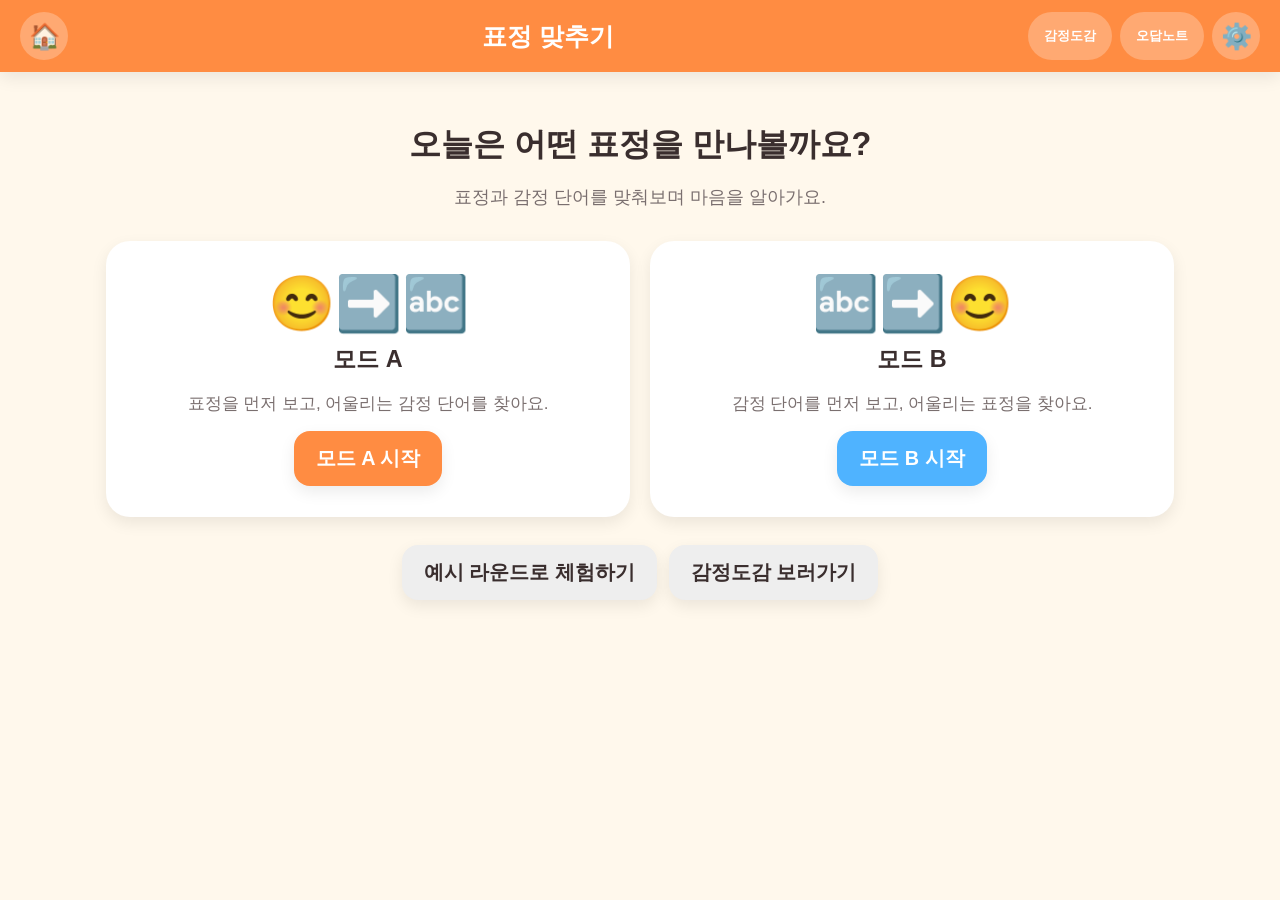
==== index.html @ 77c3fd58 "Add initial MVP: grid-based emotion matching game - 31개 감정 데이터, 라운드당 무작위 8장 구성 - 모드 A/B: 카드 선택 → 선택지" ====
<!DOCTYPE html>
<html lang="ko">
<head>
<meta charset="UTF-8">
<meta name="viewport" content="width=device-width, initial-scale=1.0">
<title>표정 맞추기 게임</title>
<link rel="stylesheet" href="styles.css">
</head>
<body>

  <header class="app-header">
    <button class="icon-btn" id="btn-home" title="홈으로" aria-label="홈으로">🏠</button>
    <h1 class="app-title">표정 맞추기</h1>
    <nav class="header-nav">
      <button class="nav-link" id="btn-dictionary">감정도감</button>
      <button class="nav-link" id="btn-wrongnote">오답노트</button>
      <button class="icon-btn" id="btn-settings" title="설정" aria-label="설정">⚙️</button>
    </nav>
  </header>

  <main id="app"></main>

  <!-- 설정 모달 -->
  <div class="modal-overlay" id="settings-modal" hidden>
    <div class="modal-box">
      <h2>설정</h2>
      <p class="modal-desc">다른 친구 차례! 기록 지우기</p>
      <button class="btn btn-warning" id="btn-open-reset-confirm">기록 초기화하기</button>
      <div class="confirm-row" id="reset-confirm-row" hidden>
        <p>정말 모든 기록을 지울까요?<br><small>(오답노트와 진행 기록이 모두 사라져요)</small></p>
        <div class="confirm-buttons">
          <button class="btn btn-big btn-yes" id="btn-reset-yes">네</button>
          <button class="btn btn-big btn-no" id="btn-reset-no">아니요</button>
        </div>
      </div>
      <button class="btn btn-plain" id="btn-close-settings">닫기</button>
    </div>
  </div>

  <!-- 상황보기 오버레이 -->
  <div class="modal-overlay" id="situation-modal" hidden>
    <div class="modal-box modal-wide" id="situation-content"></div>
  </div>

  <div id="confetti-layer" aria-hidden="true"></div>

  <script src="script.js"></script>
</body>
</html>
---- styles.css ----
/* ===== 표정 맞추기 게임 — 기본 스타일 (초안) ===== */

:root {
  --color-bg: #fff8ec;
  --color-primary: #ff8c42;
  --color-primary-dark: #e56a1f;
  --color-secondary: #4fb3ff;
  --color-success: #3ecf6b;
  --color-success-dark: #2aa652;
  --color-warning: #ff6b6b;
  --color-warning-dark: #e34d4d;
  --color-card-bg: #ffffff;
  --color-text: #3a2e2e;
  --color-text-soft: #7a6f6f;
  --radius-lg: 24px;
  --radius-md: 16px;
  --shadow-soft: 0 6px 16px rgba(0,0,0,0.08);
  font-size: 18px;
}

* { box-sizing: border-box; }

body {
  margin: 0;
  font-family: "Pretendard", "Apple SD Gothic Neo", "Malgun Gothic", sans-serif;
  background: var(--color-bg);
  color: var(--color-text);
  min-height: 100vh;
}

button {
  font-family: inherit;
  cursor: pointer;
}

/* ---------- 헤더 ---------- */
.app-header {
  display: flex;
  align-items: center;
  justify-content: space-between;
  gap: 12px;
  padding: 12px 20px;
  background: var(--color-primary);
  color: white;
  box-shadow: var(--shadow-soft);
  position: sticky;
  top: 0;
  z-index: 10;
}

.app-title {
  margin: 0;
  font-size: 1.4rem;
  font-weight: 800;
  flex: 1;
  text-align: center;
}

.header-nav {
  display: flex;
  align-items: center;
  gap: 8px;
}

.nav-link {
  background: rgba(255,255,255,0.25);
  border: none;
  color: white;
  font-weight: 700;
  padding: 10px 16px;
  border-radius: 999px;
  min-height: 48px;
}

.nav-link:hover, .icon-btn:hover { background: rgba(255,255,255,0.4); }

.icon-btn {
  background: rgba(255,255,255,0.25);
  border: none;
  font-size: 1.4rem;
  width: 48px;
  height: 48px;
  border-radius: 999px;
  color: white;
}

/* ---------- 공통 버튼 ---------- */
.btn {
  border: none;
  border-radius: var(--radius-md);
  padding: 14px 22px;
  font-size: 1.1rem;
  font-weight: 800;
  min-height: 48px;
  box-shadow: var(--shadow-soft);
  transition: transform .12s ease;
}
.btn:active { transform: scale(0.96); }

.btn-primary { background: var(--color-primary); color: white; }
.btn-secondary { background: var(--color-secondary); color: white; }
.btn-success { background: var(--color-success); color: white; }
.btn-warning { background: var(--color-warning); color: white; }
.btn-plain { background: #eee; color: var(--color-text); }
.btn-big { min-width: 120px; font-size: 1.3rem; padding: 18px 28px; }
.btn-yes { background: var(--color-success); color: white; }
.btn-no { background: #ddd; color: var(--color-text); }

/* ---------- 메인 영역 ---------- */
main#app {
  max-width: 1100px;
  margin: 0 auto;
  padding: 24px 16px 80px;
}

/* ---------- 홈 화면 ---------- */
.home-hero {
  text-align: center;
  margin-bottom: 32px;
}
.home-hero h2 {
  font-size: 1.8rem;
  margin-bottom: 8px;
}
.home-hero p { color: var(--color-text-soft); }

.mode-grid {
  display: grid;
  grid-template-columns: repeat(auto-fit, minmax(260px, 1fr));
  gap: 20px;
  margin-bottom: 28px;
}

.mode-card {
  background: var(--color-card-bg);
  border-radius: var(--radius-lg);
  padding: 28px 20px;
  text-align: center;
  box-shadow: var(--shadow-soft);
  border: 3px solid transparent;
}
.mode-card:hover { border-color: var(--color-primary); }
.mode-card .mode-emoji { font-size: 3rem; display: block; margin-bottom: 8px; }
.mode-card h3 { margin: 4px 0; font-size: 1.3rem; }
.mode-card p { color: var(--color-text-soft); font-size: 0.95rem; margin-bottom: 16px; }

.home-links {
  display: flex;
  justify-content: center;
  gap: 12px;
  flex-wrap: wrap;
}

/* ---------- 게임 화면 ---------- */
.game-toolbar {
  display: flex;
  justify-content: space-between;
  align-items: center;
  margin-bottom: 16px;
  flex-wrap: wrap;
  gap: 8px;
}
.game-progress {
  font-weight: 800;
  color: var(--color-primary-dark);
  font-size: 1.1rem;
}

.game-instruction {
  text-align: center;
  color: var(--color-text-soft);
  font-weight: 700;
  margin: 0 0 14px;
}

.card-grid {
  display: grid;
  grid-template-columns: repeat(auto-fill, minmax(150px, 1fr));
  gap: 16px;
  margin-bottom: 28px;
}

.match-card {
  background: var(--color-card-bg);
  border-radius: var(--radius-lg);
  box-shadow: var(--shadow-soft);
  padding: 14px 10px 18px;
  text-align: center;
  position: relative;
  transition: transform .15s ease, box-shadow .15s ease;
  border: 3px solid transparent;
}

.match-card.is-matched {
  border-color: var(--color-success);
  background: #f1fffa;
}

.match-card.is-selectable { cursor: pointer; }
.match-card.is-selectable:hover { transform: translateY(-2px); box-shadow: 0 10px 20px rgba(0,0,0,0.12); }

.match-card.is-selected {
  border-color: var(--color-secondary);
  background: #eef8ff;
  transform: translateY(-4px);
}

.shake {
  animation: shake .4s ease;
}
@keyframes shake {
  0%, 100% { transform: translateX(0); }
  20% { transform: translateX(-8px); }
  40% { transform: translateX(8px); }
  60% { transform: translateX(-6px); }
  80% { transform: translateX(6px); }
}

.card-visual {
  display: flex;
  justify-content: center;
  align-items: center;
  gap: 6px;
  height: 90px;
  margin-bottom: 8px;
}

.card-emoji { font-size: 3rem; line-height: 1; }

.card-photo {
  width: 68px;
  height: 68px;
  border-radius: 14px;
  object-fit: cover;
  box-shadow: 0 2px 6px rgba(0,0,0,0.15);
}

.card-photo-missing {
  width: 68px;
  height: 68px;
  border-radius: 14px;
  background: #f0e6da;
  display: flex;
  align-items: center;
  justify-content: center;
  font-size: 0.7rem;
  color: var(--color-text-soft);
  text-align: center;
  padding: 4px;
}

.card-label {
  font-weight: 800;
  font-size: 1.1rem;
  min-height: 1.4em;
}
.card-label.placeholder { color: #cfc4c4; }

.card-situation-btn {
  margin-top: 8px;
  background: var(--color-secondary);
  color: white;
  border: none;
  border-radius: 999px;
  padding: 6px 14px;
  font-weight: 700;
  font-size: 0.85rem;
  min-height: 36px;
}

.choice-row {
  display: flex;
  flex-wrap: wrap;
  gap: 12px;
  justify-content: center;
  padding: 16px;
  background: #ffffffaa;
  border-radius: var(--radius-lg);
}

.choice-btn {
  background: white;
  border: 3px solid var(--color-primary);
  color: var(--color-primary-dark);
  border-radius: var(--radius-md);
  padding: 12px 18px;
  font-weight: 800;
  font-size: 1.05rem;
  min-height: 48px;
  min-width: 48px;
  display: flex;
  align-items: center;
  gap: 8px;
}
.choice-btn:hover { background: #fff1e4; }
.choice-btn.used { visibility: hidden; }
.choice-btn .choice-photo { width: 34px; height: 34px; border-radius: 8px; object-fit: cover; }

.round-complete-banner {
  text-align: center;
  margin-top: 20px;
  padding: 24px;
  background: linear-gradient(135deg, #ffe066, #ff8c42);
  border-radius: var(--radius-lg);
  color: white;
  font-size: 1.4rem;
  font-weight: 900;
  box-shadow: var(--shadow-soft);
}

/* ---------- 감정도감 ---------- */
.dictionary-grid {
  display: grid;
  grid-template-columns: repeat(auto-fill, minmax(140px, 1fr));
  gap: 14px;
}
.dict-card {
  background: var(--color-card-bg);
  border-radius: var(--radius-md);
  padding: 14px 8px;
  text-align: center;
  box-shadow: var(--shadow-soft);
}
.dict-card .card-emoji { font-size: 2.4rem; }
.dict-card h4 { margin: 6px 0 4px; font-size: 1rem; }
.dict-card p { font-size: 0.8rem; color: var(--color-text-soft); margin: 2px 0; }

/* ---------- 오답노트 ---------- */
.wrongnote-empty {
  text-align: center;
  padding: 60px 20px;
  color: var(--color-text-soft);
  font-size: 1.2rem;
}
.wrongnote-list {
  display: grid;
  grid-template-columns: repeat(auto-fill, minmax(160px, 1fr));
  gap: 16px;
}
.wrongnote-list .dict-card { border: 3px solid var(--color-secondary); }

/* ---------- 모달 ---------- */
.modal-overlay {
  position: fixed;
  inset: 0;
  background: rgba(0,0,0,0.45);
  display: flex;
  align-items: center;
  justify-content: center;
  z-index: 100;
  padding: 16px;
}
.modal-overlay[hidden] { display: none; }

.modal-box {
  background: white;
  border-radius: var(--radius-lg);
  padding: 28px;
  max-width: 420px;
  width: 100%;
  text-align: center;
  box-shadow: 0 12px 30px rgba(0,0,0,0.25);
}
.modal-wide { max-width: 640px; }
.modal-desc { color: var(--color-text-soft); margin-bottom: 16px; }

.confirm-row { margin-top: 16px; }
.confirm-buttons {
  display: flex;
  gap: 16px;
  justify-content: center;
  margin-top: 12px;
}

/* ---------- 상황보기 카드 ---------- */
.situation-scene {
  display: flex;
  flex-wrap: wrap;
  gap: 20px;
  justify-content: center;
  margin: 16px 0;
}
.situation-person {
  background: #fff6ea;
  border-radius: var(--radius-md);
  padding: 16px;
  width: 220px;
  text-align: center;
}
.situation-person .card-emoji { font-size: 3.5rem; }
.situation-person h4 { margin: 8px 0 4px; }
.situation-person p { font-size: 0.9rem; color: var(--color-text-soft); }
.situation-desc { font-weight: 700; margin-bottom: 8px; }

.closing-card {
  text-align: center;
  margin-top: 12px;
}
.closing-card .situation-scene { margin-bottom: 20px; }

/* ---------- 색종이(컨페티) ---------- */
#confetti-layer {
  position: fixed;
  inset: 0;
  pointer-events: none;
  overflow: hidden;
  z-index: 200;
}
.confetti-piece {
  position: absolute;
  top: -20px;
  width: 10px;
  height: 14px;
  opacity: 0.9;
  animation: confetti-fall linear forwards;
}
@keyframes confetti-fall {
  to { transform: translateY(110vh) rotate(540deg); opacity: 0.3; }
}

/* ---------- 반응형 ---------- */
@media (max-width: 480px) {
  .app-title { font-size: 1.1rem; }
  .nav-link { padding: 8px 10px; font-size: 0.85rem; }
  :root { font-size: 16px; }
}
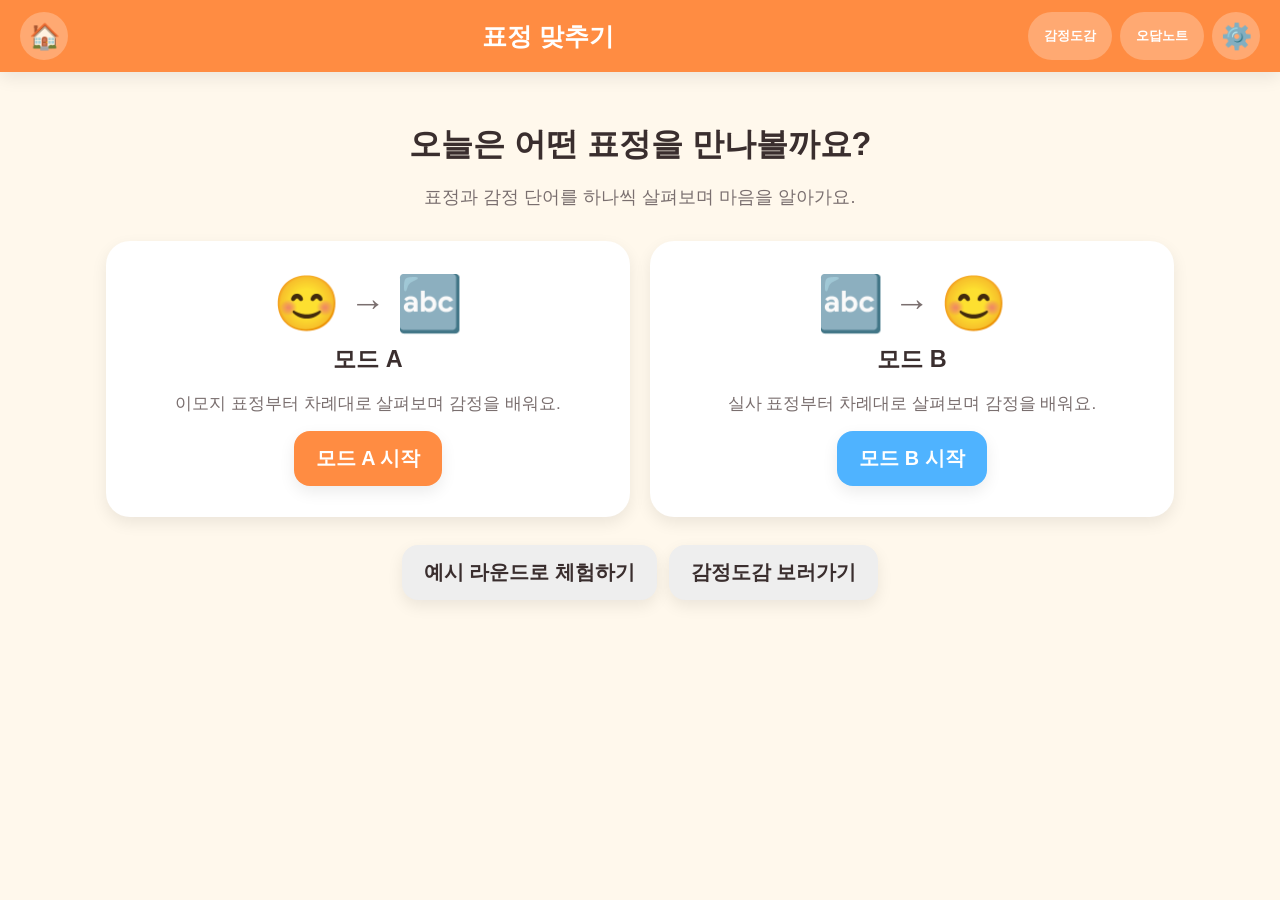
==== commit 78adefc8: "Redesign to card-by-card reveal flow (Mode A/B) 카드 그리드 매칭 방식을 감정 1개씩 넘겨보는 학습형 플로우로 전면 교체.  - 모드 A: 이" ====
--- a/index.html
+++ b/index.html
@@ -37,11 +37,6 @@
     </div>
   </div>
 
-  <!-- 상황보기 오버레이 -->
-  <div class="modal-overlay" id="situation-modal" hidden>
-    <div class="modal-box modal-wide" id="situation-content"></div>
-  </div>
-
   <div id="confetti-layer" aria-hidden="true"></div>
 
   <script src="script.js"></script>
--- a/styles.css
+++ b/styles.css
@@ -140,7 +140,20 @@
   border: 3px solid transparent;
 }
 .mode-card:hover { border-color: var(--color-primary); }
-.mode-card .mode-emoji { font-size: 3rem; display: block; margin-bottom: 8px; }
+.mode-card .mode-emoji {
+  font-size: 3rem;
+  display: flex;
+  align-items: center;
+  justify-content: center;
+  gap: 10px;
+  margin-bottom: 8px;
+}
+.plain-arrow {
+  font-size: 2rem;
+  font-weight: 900;
+  color: var(--color-text-soft);
+  font-variant-emoji: text;
+}
 .mode-card h3 { margin: 4px 0; font-size: 1.3rem; }
 .mode-card p { color: var(--color-text-soft); font-size: 0.95rem; margin-bottom: 16px; }
 
@@ -173,37 +186,18 @@
   margin: 0 0 14px;
 }
 
-.card-grid {
-  display: grid;
-  grid-template-columns: repeat(auto-fill, minmax(150px, 1fr));
-  gap: 16px;
-  margin-bottom: 28px;
-}
-
-.match-card {
-  background: var(--color-card-bg);
-  border-radius: var(--radius-lg);
-  box-shadow: var(--shadow-soft);
-  padding: 14px 10px 18px;
-  text-align: center;
-  position: relative;
-  transition: transform .15s ease, box-shadow .15s ease;
-  border: 3px solid transparent;
-}
-
-.match-card.is-matched {
-  border-color: var(--color-success);
-  background: #f1fffa;
-}
-
-.match-card.is-selectable { cursor: pointer; }
-.match-card.is-selectable:hover { transform: translateY(-2px); box-shadow: 0 10px 20px rgba(0,0,0,0.12); }
-
-.match-card.is-selected {
-  border-color: var(--color-secondary);
-  background: #eef8ff;
-  transform: translateY(-4px);
-}
+.progress-dots {
+  display: flex;
+  gap: 6px;
+}
+.progress-dot {
+  width: 12px;
+  height: 12px;
+  border-radius: 50%;
+  background: #e8ddce;
+}
+.progress-dot.is-done { background: var(--color-success); }
+.progress-dot.is-current { background: var(--color-primary); transform: scale(1.3); }
 
 .shake {
   animation: shake .4s ease;
@@ -216,57 +210,55 @@
   80% { transform: translateX(6px); }
 }
 
-.card-visual {
-  display: flex;
-  justify-content: center;
-  align-items: center;
-  gap: 6px;
-  height: 90px;
-  margin-bottom: 8px;
+/* ---------- 카드 1장씩 보여주는 학습 카드 ---------- */
+.single-card-wrap {
+  display: flex;
+  justify-content: center;
+}
+
+.stage-card {
+  background: var(--color-card-bg);
+  border-radius: var(--radius-lg);
+  box-shadow: var(--shadow-soft);
+  padding: 32px 24px;
+  text-align: center;
+  display: flex;
+  flex-direction: column;
+  align-items: center;
+  gap: 18px;
+  min-width: 280px;
+  max-width: 420px;
+  margin: 0 auto;
+}
+
+.stage-emoji { font-size: 6rem; line-height: 1; }
+
+.stage-photo {
+  border-radius: 20px;
+  object-fit: cover;
+  box-shadow: 0 4px 12px rgba(0,0,0,0.15);
+}
+.stage-photo-missing {
+  background: #f0e6da;
+  display: flex;
+  align-items: center;
+  justify-content: center;
+  color: var(--color-text-soft);
+  font-weight: 700;
+  text-align: center;
+}
+
+.stage-word-box h3 {
+  margin: 0 0 6px;
+  font-size: 1.6rem;
+  color: var(--color-primary-dark);
+}
+.stage-word-box p {
+  margin: 0;
+  color: var(--color-text-soft);
 }
 
 .card-emoji { font-size: 3rem; line-height: 1; }
-
-.card-photo {
-  width: 68px;
-  height: 68px;
-  border-radius: 14px;
-  object-fit: cover;
-  box-shadow: 0 2px 6px rgba(0,0,0,0.15);
-}
-
-.card-photo-missing {
-  width: 68px;
-  height: 68px;
-  border-radius: 14px;
-  background: #f0e6da;
-  display: flex;
-  align-items: center;
-  justify-content: center;
-  font-size: 0.7rem;
-  color: var(--color-text-soft);
-  text-align: center;
-  padding: 4px;
-}
-
-.card-label {
-  font-weight: 800;
-  font-size: 1.1rem;
-  min-height: 1.4em;
-}
-.card-label.placeholder { color: #cfc4c4; }
-
-.card-situation-btn {
-  margin-top: 8px;
-  background: var(--color-secondary);
-  color: white;
-  border: none;
-  border-radius: 999px;
-  padding: 6px 14px;
-  font-weight: 700;
-  font-size: 0.85rem;
-  min-height: 36px;
-}
 
 .choice-row {
   display: flex;
@@ -276,6 +268,10 @@
   padding: 16px;
   background: #ffffffaa;
   border-radius: var(--radius-lg);
+  margin-top: 18px;
+  max-width: 480px;
+  margin-left: auto;
+  margin-right: auto;
 }
 
 .choice-btn {
@@ -293,8 +289,7 @@
   gap: 8px;
 }
 .choice-btn:hover { background: #fff1e4; }
-.choice-btn.used { visibility: hidden; }
-.choice-btn .choice-photo { width: 34px; height: 34px; border-radius: 8px; object-fit: cover; }
+.choice-btn-emoji { font-size: 2rem; padding: 10px 16px; }
 
 .round-complete-banner {
   text-align: center;
@@ -324,6 +319,7 @@
 .dict-card .card-emoji { font-size: 2.4rem; }
 .dict-card h4 { margin: 6px 0 4px; font-size: 1rem; }
 .dict-card p { font-size: 0.8rem; color: var(--color-text-soft); margin: 2px 0; }
+.dict-card .dict-example { color: var(--color-secondary); font-style: normal; font-weight: 700; }
 
 /* ---------- 오답노트 ---------- */
 .wrongnote-empty {
@@ -361,7 +357,6 @@
   text-align: center;
   box-shadow: 0 12px 30px rgba(0,0,0,0.25);
 }
-.modal-wide { max-width: 640px; }
 .modal-desc { color: var(--color-text-soft); margin-bottom: 16px; }
 
 .confirm-row { margin-top: 16px; }
@@ -372,7 +367,18 @@
   margin-top: 12px;
 }
 
-/* ---------- 상황보기 카드 ---------- */
+/* ---------- 상황보기 / 표정 따라하기 카드 ---------- */
+.situation-card {
+  background: var(--color-card-bg);
+  border-radius: var(--radius-lg);
+  box-shadow: var(--shadow-soft);
+  padding: 32px 24px;
+  text-align: center;
+  max-width: 560px;
+  margin: 0 auto;
+}
+.situation-card h3 { margin-top: 0; }
+
 .situation-scene {
   display: flex;
   flex-wrap: wrap;
@@ -386,17 +392,33 @@
   padding: 16px;
   width: 220px;
   text-align: center;
+  position: relative;
+  border: 3px solid transparent;
+}
+.situation-person.is-current {
+  border-color: var(--color-secondary);
+  background: #eef8ff;
+}
+.current-badge {
+  display: block;
+  font-size: 0.7rem;
+  font-weight: 800;
+  color: white;
+  background: var(--color-secondary);
+  border-radius: 999px;
+  padding: 3px 10px;
+  margin: 0 auto 8px;
+  width: fit-content;
 }
 .situation-person .card-emoji { font-size: 3.5rem; }
 .situation-person h4 { margin: 8px 0 4px; }
 .situation-person p { font-size: 0.9rem; color: var(--color-text-soft); }
 .situation-desc { font-weight: 700; margin-bottom: 8px; }
+.situation-note { color: var(--color-text-soft); margin-bottom: 16px; }
 
 .closing-card {
   text-align: center;
-  margin-top: 12px;
-}
-.closing-card .situation-scene { margin-bottom: 20px; }
+}
 
 /* ---------- 색종이(컨페티) ---------- */
 #confetti-layer {
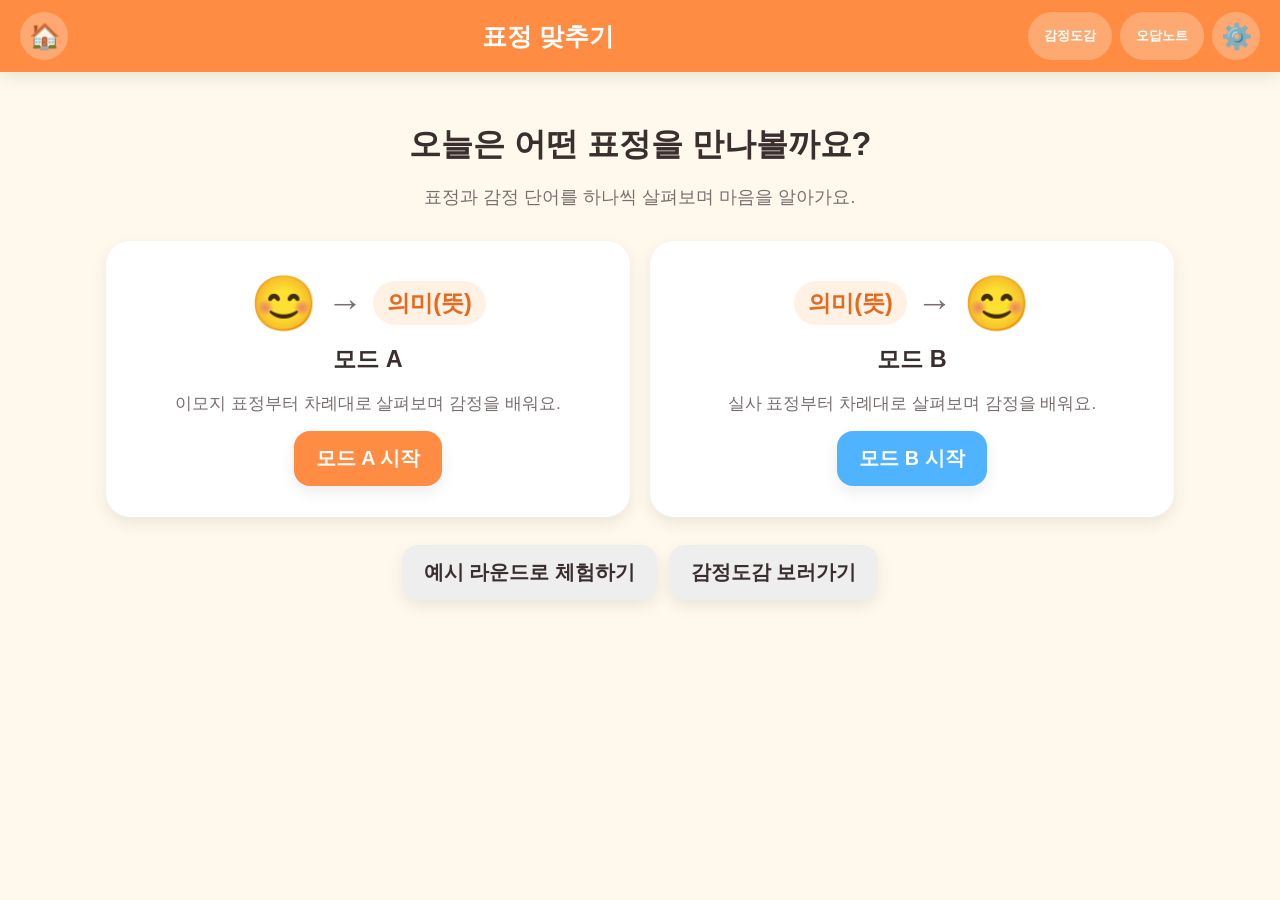
==== commit 27c06619: "Add iOS home-screen web-app meta tags So saving the page to an iPad home screen opens it full-screen" ====
--- a/index.html
+++ b/index.html
@@ -4,6 +4,9 @@
 <meta charset="UTF-8">
 <meta name="viewport" content="width=device-width, initial-scale=1.0">
 <title>표정 맞추기 게임</title>
+<meta name="apple-mobile-web-app-capable" content="yes">
+<meta name="apple-mobile-web-app-title" content="표정 맞추기">
+<meta name="apple-mobile-web-app-status-bar-style" content="black-translucent">
 <link rel="stylesheet" href="styles.css">
 </head>
 <body>
--- a/styles.css
+++ b/styles.css
@@ -9,6 +9,7 @@
   --color-success-dark: #2aa652;
   --color-warning: #ff6b6b;
   --color-warning-dark: #e34d4d;
+  --color-accent-purple: #7c5cff;
   --color-card-bg: #ffffff;
   --color-text: #3a2e2e;
   --color-text-soft: #7a6f6f;
@@ -154,6 +155,15 @@
   color: var(--color-text-soft);
   font-variant-emoji: text;
 }
+.mode-word {
+  font-size: 1.3rem;
+  font-weight: 800;
+  color: var(--color-primary-dark);
+  background: #fff1e4;
+  padding: 6px 14px;
+  border-radius: 999px;
+  vertical-align: middle;
+}
 .mode-card h3 { margin: 4px 0; font-size: 1.3rem; }
 .mode-card p { color: var(--color-text-soft); font-size: 0.95rem; margin-bottom: 16px; }
 
@@ -213,7 +223,9 @@
 /* ---------- 카드 1장씩 보여주는 학습 카드 ---------- */
 .single-card-wrap {
   display: flex;
-  justify-content: center;
+  flex-direction: column;
+  align-items: center;
+  gap: 22px;
 }
 
 .stage-card {
@@ -289,7 +301,6 @@
   gap: 8px;
 }
 .choice-btn:hover { background: #fff1e4; }
-.choice-btn-emoji { font-size: 2rem; padding: 10px 16px; }
 
 .round-complete-banner {
   text-align: center;
@@ -399,17 +410,22 @@
   border-color: var(--color-secondary);
   background: #eef8ff;
 }
-.current-badge {
+.situation-person.is-other {
+  border-color: var(--color-accent-purple);
+  background: #f6f1ff;
+}
+.role-badge {
   display: block;
   font-size: 0.7rem;
   font-weight: 800;
   color: white;
-  background: var(--color-secondary);
   border-radius: 999px;
   padding: 3px 10px;
   margin: 0 auto 8px;
   width: fit-content;
 }
+.role-badge.role-current { background: var(--color-secondary); }
+.role-badge.role-other { background: var(--color-accent-purple); }
 .situation-person .card-emoji { font-size: 3.5rem; }
 .situation-person h4 { margin: 8px 0 4px; }
 .situation-person p { font-size: 0.9rem; color: var(--color-text-soft); }
@@ -419,6 +435,16 @@
 .closing-card {
   text-align: center;
 }
+
+.closing-mimic {
+  display: flex;
+  align-items: center;
+  justify-content: center;
+  gap: 16px;
+  flex-wrap: wrap;
+  margin: 20px 0;
+}
+.closing-emoji { font-size: 4.5rem; }
 
 /* ---------- 색종이(컨페티) ---------- */
 #confetti-layer {
@@ -440,6 +466,47 @@
   to { transform: translateY(110vh) rotate(540deg); opacity: 0.3; }
 }
 
+/* 폭죽: 아래에서 위로 솟았다가 터짐 */
+.firework-trail {
+  position: absolute;
+  bottom: 0;
+  width: 7px;
+  height: 7px;
+  border-radius: 50%;
+  box-shadow: 0 0 10px 3px currentColor;
+  animation: firework-rise 0.85s ease-out forwards;
+}
+@keyframes firework-rise {
+  from { transform: translateY(0); opacity: 1; }
+  to { transform: translateY(calc(-1 * var(--rise))); opacity: 0.95; }
+}
+.firework-particle {
+  position: absolute;
+  width: 9px;
+  height: 9px;
+  border-radius: 50%;
+  animation: firework-burst 0.78s ease-out forwards;
+}
+@keyframes firework-burst {
+  from { transform: translate(0, 0) scale(1); opacity: 1; }
+  to { transform: translate(var(--dx), var(--dy)) scale(0.3); opacity: 0; }
+}
+
+/* 물방울: 둥실둥실 위로 떠오르며 사라짐 */
+.bubble-piece {
+  position: absolute;
+  bottom: -30px;
+  border-radius: 50%;
+  background: radial-gradient(circle at 30% 30%, rgba(255,255,255,0.95), rgba(79,179,255,0.35));
+  border: 1px solid rgba(255,255,255,0.7);
+  animation: bubble-rise linear forwards;
+}
+@keyframes bubble-rise {
+  0% { transform: translate(0, 0) scale(0.8); opacity: 0.9; }
+  80% { opacity: 0.8; }
+  100% { transform: translate(var(--drift), -105vh) scale(1.15); opacity: 0; }
+}
+
 /* ---------- 반응형 ---------- */
 @media (max-width: 480px) {
   .app-title { font-size: 1.1rem; }
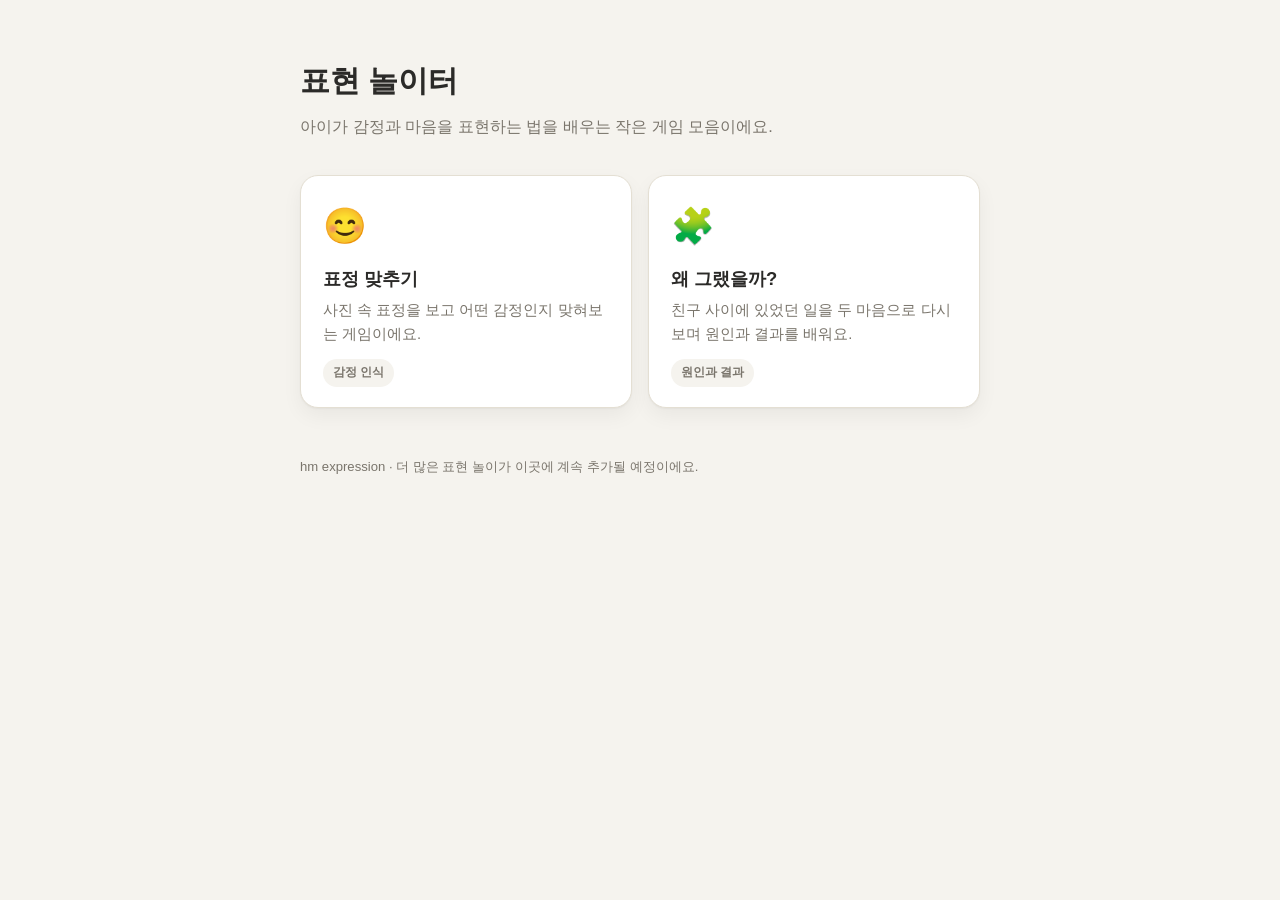
==== commit 98b8e5fa: "Restructure into multi-game monorepo, add cause-and-result - Move emotion game (index.html, script.j" ====
--- a/index.html
+++ b/index.html
@@ -3,45 +3,71 @@
 <head>
 <meta charset="UTF-8">
 <meta name="viewport" content="width=device-width, initial-scale=1.0">
-<title>표정 맞추기 게임</title>
-<meta name="apple-mobile-web-app-capable" content="yes">
-<meta name="apple-mobile-web-app-title" content="표정 맞추기">
-<meta name="apple-mobile-web-app-status-bar-style" content="black-translucent">
-<link rel="stylesheet" href="styles.css">
+<title>표현 놀이터</title>
+<style>
+  :root{
+    --bg:#F5F3EE;
+    --surface:#FFFFFF;
+    --ink:#2B2A28;
+    --ink-muted:#7A756C;
+    --line:#E4DFD3;
+    --accent:#E2901F;
+    --a:#C85A2E;
+    --b:#2E6B9E;
+  }
+  *{box-sizing:border-box;}
+  body{
+    margin:0;
+    background:var(--bg);
+    color:var(--ink);
+    font-family:"Apple SD Gothic Neo","Malgun Gothic",sans-serif;
+    line-height:1.6;
+  }
+  .wrap{max-width:720px;margin:0 auto;padding:56px 20px 60px;}
+  h1{font-size:1.9rem;margin:0 0 8px;}
+  p.lead{color:var(--ink-muted);margin:0 0 36px;font-size:1.02rem;}
+  .grid{display:grid;grid-template-columns:repeat(auto-fit,minmax(260px,1fr));gap:16px;}
+  a.card{
+    display:block;
+    background:var(--surface);
+    border:1px solid var(--line);
+    border-radius:18px;
+    padding:22px 22px 20px;
+    text-decoration:none;
+    color:inherit;
+    box-shadow:0 1px 2px rgba(0,0,0,.04), 0 8px 20px rgba(0,0,0,.05);
+    transition:transform .15s ease;
+  }
+  a.card:hover{transform:translateY(-3px);}
+  .emoji{font-size:2.2rem;display:block;margin-bottom:10px;}
+  .card h2{font-size:1.15rem;margin:0 0 6px;}
+  .card p{font-size:.92rem;color:var(--ink-muted);margin:0;}
+  .tag{
+    display:inline-block;margin-top:12px;font-size:.78rem;font-weight:600;
+    padding:4px 10px;border-radius:999px;background:var(--bg);color:var(--ink-muted);
+  }
+  footer{margin-top:48px;font-size:.82rem;color:var(--ink-muted);}
+</style>
 </head>
 <body>
-
-  <header class="app-header">
-    <button class="icon-btn" id="btn-home" title="홈으로" aria-label="홈으로">🏠</button>
-    <h1 class="app-title">표정 맞추기</h1>
-    <nav class="header-nav">
-      <button class="nav-link" id="btn-dictionary">감정도감</button>
-      <button class="nav-link" id="btn-wrongnote">오답노트</button>
-      <button class="icon-btn" id="btn-settings" title="설정" aria-label="설정">⚙️</button>
-    </nav>
-  </header>
-
-  <main id="app"></main>
-
-  <!-- 설정 모달 -->
-  <div class="modal-overlay" id="settings-modal" hidden>
-    <div class="modal-box">
-      <h2>설정</h2>
-      <p class="modal-desc">다른 친구 차례! 기록 지우기</p>
-      <button class="btn btn-warning" id="btn-open-reset-confirm">기록 초기화하기</button>
-      <div class="confirm-row" id="reset-confirm-row" hidden>
-        <p>정말 모든 기록을 지울까요?<br><small>(오답노트와 진행 기록이 모두 사라져요)</small></p>
-        <div class="confirm-buttons">
-          <button class="btn btn-big btn-yes" id="btn-reset-yes">네</button>
-          <button class="btn btn-big btn-no" id="btn-reset-no">아니요</button>
-        </div>
-      </div>
-      <button class="btn btn-plain" id="btn-close-settings">닫기</button>
+  <div class="wrap">
+    <h1>표현 놀이터</h1>
+    <p class="lead">아이가 감정과 마음을 표현하는 법을 배우는 작은 게임 모음이에요.</p>
+    <div class="grid">
+      <a class="card" href="emotion/">
+        <span class="emoji">😊</span>
+        <h2>표정 맞추기</h2>
+        <p>사진 속 표정을 보고 어떤 감정인지 맞혀보는 게임이에요.</p>
+        <span class="tag">감정 인식</span>
+      </a>
+      <a class="card" href="cause-and-result/">
+        <span class="emoji">🧩</span>
+        <h2>왜 그랬을까?</h2>
+        <p>친구 사이에 있었던 일을 두 마음으로 다시 보며 원인과 결과를 배워요.</p>
+        <span class="tag">원인과 결과</span>
+      </a>
     </div>
+    <footer>hm expression · 더 많은 표현 놀이가 이곳에 계속 추가될 예정이에요.</footer>
   </div>
-
-  <div id="confetti-layer" aria-hidden="true"></div>
-
-  <script src="script.js"></script>
 </body>
 </html>
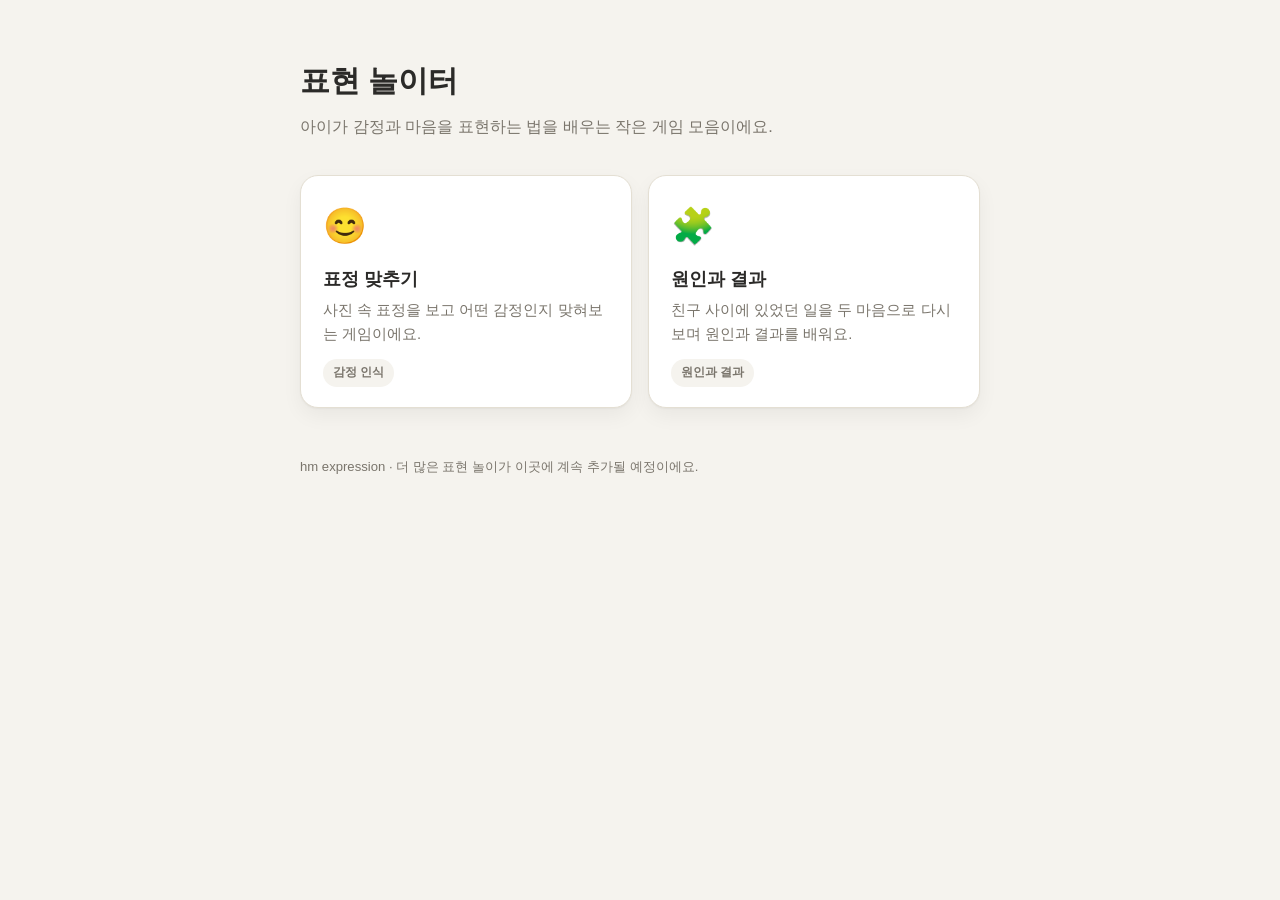
==== commit 5eeb4854: "Add files via upload" ====
--- a/index.html
+++ b/index.html
@@ -62,7 +62,7 @@
       </a>
       <a class="card" href="cause-and-result/">
         <span class="emoji">🧩</span>
-        <h2>왜 그랬을까?</h2>
+        <h2>원인과 결과</h2>
         <p>친구 사이에 있었던 일을 두 마음으로 다시 보며 원인과 결과를 배워요.</p>
         <span class="tag">원인과 결과</span>
       </a>
